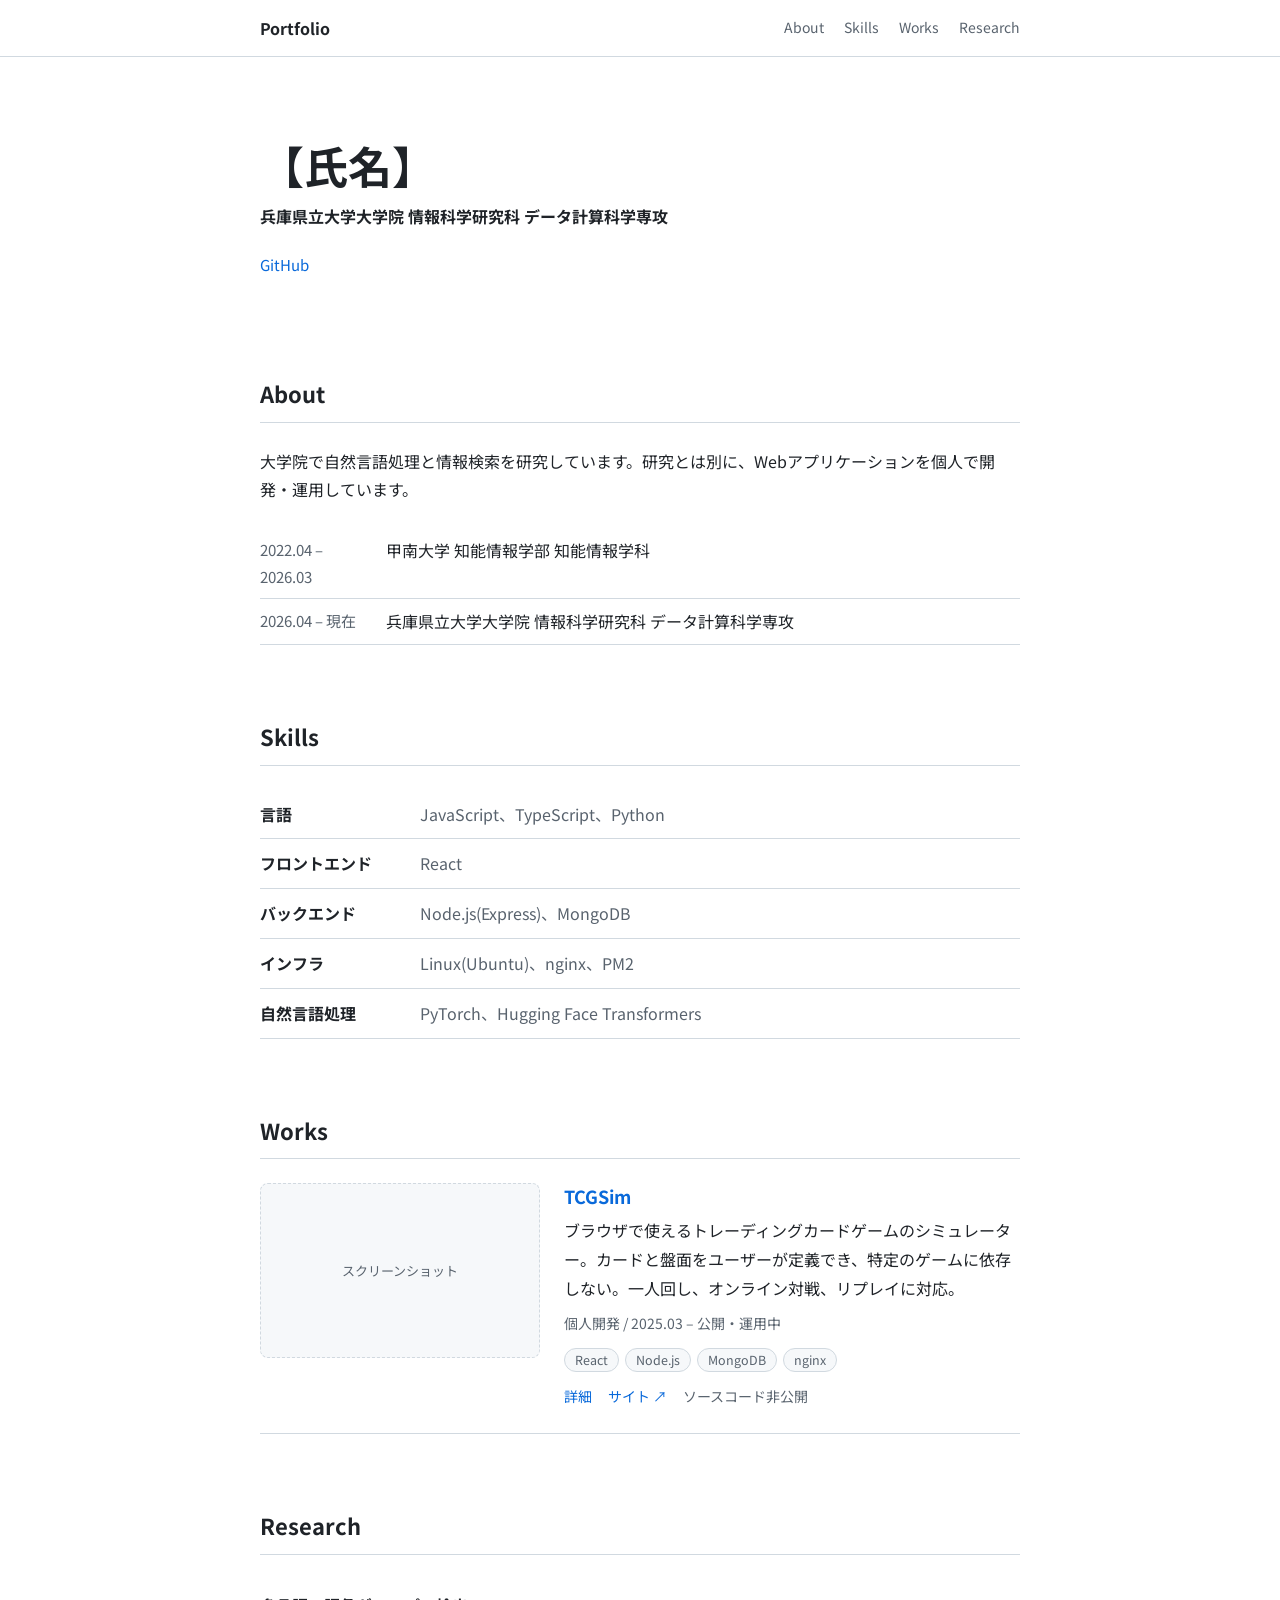
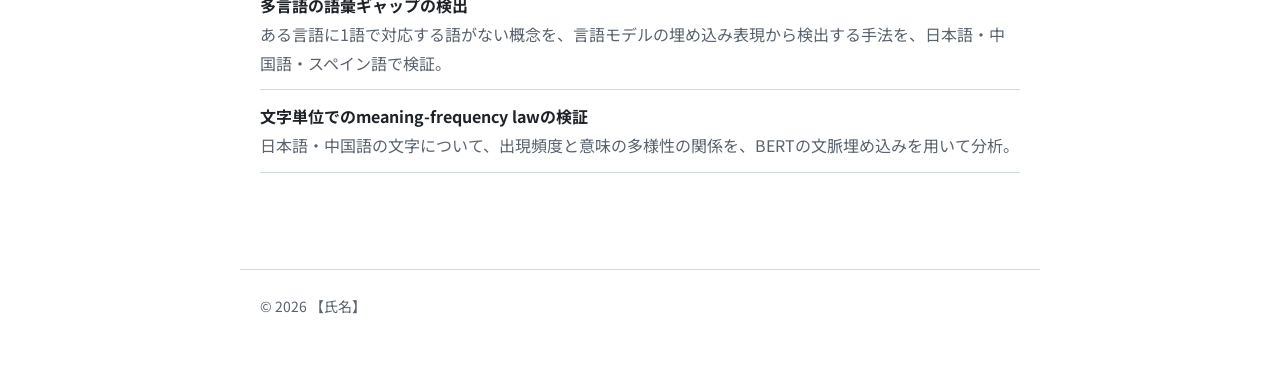
==== index.html @ 8993de68 "Add portfolio site Co-Authored-By: Claude Opus 5.5 <noreply@anthropic.com>" ====
<!doctype html>
<html lang="ja">
<head>
<meta charset="utf-8">
<meta name="viewport" content="width=device-width, initial-scale=1">
<title>【氏名】 | Portfolio</title>
<link rel="preconnect" href="https://fonts.googleapis.com">
<link rel="preconnect" href="https://fonts.gstatic.com" crossorigin>
<link href="https://fonts.googleapis.com/css2?family=Noto+Sans+JP:wght@400;700&display=swap" rel="stylesheet">
<link rel="stylesheet" href="style.css">
</head>
<body>

<nav>
  <div class="inner">
    <a href="./">Portfolio</a>
    <ul>
      <li><a href="#about">About</a></li>
      <li><a href="#skills">Skills</a></li>
      <li><a href="#works">Works</a></li>
      <li><a href="#research">Research</a></li>
    </ul>
  </div>
</nav>

<main>

  <header class="hero">
    <h1 class="role">【氏名】</h1>
    <p class="affiliation">兵庫県立大学大学院 情報科学研究科 データ計算科学専攻</p>
    <div class="links">
      <a href="https://github.com/konishif02-netizen" target="_blank" rel="noopener">GitHub</a>
    </div>
  </header>

  <section id="about">
    <h2>About</h2>
    <p>大学院で自然言語処理と情報検索を研究しています。研究とは別に、Webアプリケーションを個人で開発・運用しています。</p>
    <ul class="timeline">
      <li><time>2022.04 – 2026.03</time><span>甲南大学 知能情報学部 知能情報学科</span></li>
      <li><time>2026.04 – 現在</time><span>兵庫県立大学大学院 情報科学研究科 データ計算科学専攻</span></li>
    </ul>
  </section>

  <section id="skills">
    <h2>Skills</h2>
    <table class="skills">
      <tr><th>言語</th><td>JavaScript、TypeScript、Python</td></tr>
      <tr><th>フロントエンド</th><td>React</td></tr>
      <tr><th>バックエンド</th><td>Node.js(Express)、MongoDB</td></tr>
      <tr><th>インフラ</th><td>Linux(Ubuntu)、nginx、PM2</td></tr>
      <tr><th>自然言語処理</th><td>PyTorch、Hugging Face Transformers</td></tr>
    </table>
  </section>

  <section id="works">
    <h2>Works</h2>
    <article class="card">
      <div class="thumb">スクリーンショット</div>
      <div>
        <h3><a href="https://tcgsim.net/" target="_blank" rel="noopener">TCGSim</a></h3>
        <p class="desc">ブラウザで使えるトレーディングカードゲームのシミュレーター。カードと盤面をユーザーが定義でき、特定のゲームに依存しない。一人回し、オンライン対戦、リプレイに対応。</p>
        <p class="meta">個人開発 / 2025.03 – 公開・運用中</p>
        <ul class="tags">
          <li>React</li><li>Node.js</li><li>MongoDB</li><li>nginx</li>
        </ul>
        <div class="actions">
          <a href="tcgsim.html">詳細</a>
          <a href="https://tcgsim.net/" target="_blank" rel="noopener">サイト ↗</a>
          <span>ソースコード非公開</span>
        </div>
      </div>
    </article>
  </section>

  <section id="research">
    <h2>Research</h2>
    <ul class="research">
      <li>
        <span><b>多言語の語彙ギャップの検出</b><br>ある言語に1語で対応する語がない概念を、言語モデルの埋め込み表現から検出する手法を、日本語・中国語・スペイン語で検証。</span>
      </li>
      <li>
        <span><b>文字単位でのmeaning-frequency lawの検証</b><br>日本語・中国語の文字について、出現頻度と意味の多様性の関係を、BERTの文脈埋め込みを用いて分析。</span>
      </li>
    </ul>
  </section>

</main>

<footer>© 2026 【氏名】</footer>

</body>
</html>
---- style.css ----
:root {
  --bg: #ffffff;
  --text: #1f2328;
  --muted: #59636e;
  --border: #d1d9e0;
  --accent: #0969da;
  --soft: #f6f8fa;
}
@media (prefers-color-scheme: dark) {
  :root {
    --bg: #0d1117;
    --text: #e6edf3;
    --muted: #9198a1;
    --border: #30363d;
    --accent: #4493f8;
    --soft: #161b22;
  }
}
* { box-sizing: border-box; margin: 0; padding: 0; }
body {
  font-family: "Noto Sans JP", system-ui, sans-serif;
  background: var(--bg);
  color: var(--text);
  line-height: 1.8;
  font-size: 16px;
}
a { color: var(--accent); text-decoration: none; }
a:hover { text-decoration: underline; }
main { max-width: 800px; margin: 0 auto; padding: 0 20px 96px; }

/* nav */
nav { border-bottom: 1px solid var(--border); }
nav .inner { max-width: 800px; margin: 0 auto; padding: 0 20px; height: 56px; display: flex; align-items: center; justify-content: space-between; }
nav .inner > a { color: var(--text); font-weight: 700; }
nav ul { display: flex; gap: 20px; list-style: none; font-size: 14px; }
nav ul a { color: var(--muted); }

/* hero */
.hero { padding: 80px 0 24px; }
.hero .role { font-size: clamp(30px, 6vw, 44px); font-weight: 700; line-height: 1.3; }
.hero .affiliation { font-weight: 700; margin-top: 8px; }
.hero .tagline { color: var(--muted); margin-top: 12px; max-width: 600px; }
.hero .links { margin-top: 20px; display: flex; gap: 16px; font-size: 15px; }

/* sections */
section { margin-top: 72px; scroll-margin-top: 24px; }
h2 { font-size: 22px; padding-bottom: 8px; border-bottom: 1px solid var(--border); margin-bottom: 24px; }
p + p { margin-top: 10px; }

/* about timeline */
.timeline { list-style: none; margin-top: 24px; }
.timeline li { display: grid; grid-template-columns: 110px 1fr; gap: 16px; padding: 8px 0; border-bottom: 1px solid var(--border); }
.timeline time { color: var(--muted); font-size: 15px; }

/* skills */
.skills { width: 100%; border-collapse: collapse; }
.skills th, .skills td { text-align: left; vertical-align: top; padding: 10px 0; border-bottom: 1px solid var(--border); }
.skills th { width: 160px; font-weight: 700; padding-right: 16px; }
.skills td { color: var(--muted); }

/* work cards */
.card { display: grid; grid-template-columns: 280px 1fr; gap: 24px; padding: 24px 0; border-bottom: 1px solid var(--border); }
.card:first-of-type { padding-top: 0; }
.thumb {
  aspect-ratio: 16 / 10; border: 1px dashed var(--border); border-radius: 8px; background: var(--soft);
  color: var(--muted); font-size: 13px; display: flex; align-items: center; justify-content: center; overflow: hidden;
}
.thumb img { width: 100%; height: 100%; object-fit: cover; }
.card h3 { font-size: 18px; line-height: 1.5; }
.card .desc { margin-top: 6px; }
.card .meta { margin-top: 8px; font-size: 14px; color: var(--muted); }
.tags { display: flex; flex-wrap: wrap; gap: 6px; margin-top: 12px; list-style: none; }
.tags li { font-size: 12.5px; background: var(--soft); border: 1px solid var(--border); color: var(--muted); padding: 0 10px; border-radius: 999px; }
.card .actions { margin-top: 12px; display: flex; gap: 16px; font-size: 14px; flex-wrap: wrap; }
.card .actions span { color: var(--muted); }

/* detail page */
.back { display: inline-block; margin-top: 32px; font-size: 14px; }
.detail h1 { font-size: 32px; margin-top: 24px; }
.detail .lead { color: var(--muted); margin-top: 8px; }
.detail h3 { font-size: 17px; margin: 28px 0 8px; }
.detail ul { padding-left: 1.3em; }
.detail li { margin: 6px 0; }
.detail li b { display: block; }
.detail li span { color: var(--muted); font-size: 15px; }
.facts { width: 100%; border-collapse: collapse; margin-top: 24px; }
.facts th, .facts td { text-align: left; vertical-align: top; padding: 8px 0; border-bottom: 1px solid var(--border); }
.facts th { width: 140px; padding-right: 16px; }
.facts td { color: var(--muted); }
.shot { margin-top: 24px; aspect-ratio: 16 / 9; }

footer { max-width: 800px; margin: 0 auto; padding: 24px 20px 48px; border-top: 1px solid var(--border); color: var(--muted); font-size: 14px; }

@media (max-width: 640px) {
  .card { grid-template-columns: 1fr; gap: 14px; }
  .timeline li { grid-template-columns: 1fr; gap: 0; }
  .skills th, .facts th { width: auto; }
  nav ul { gap: 14px; }
}

.research { list-style: none; }
.research li { padding: 12px 0; border-bottom: 1px solid var(--border); }
.research span { color: var(--muted); }
.research b { color: var(--text); }
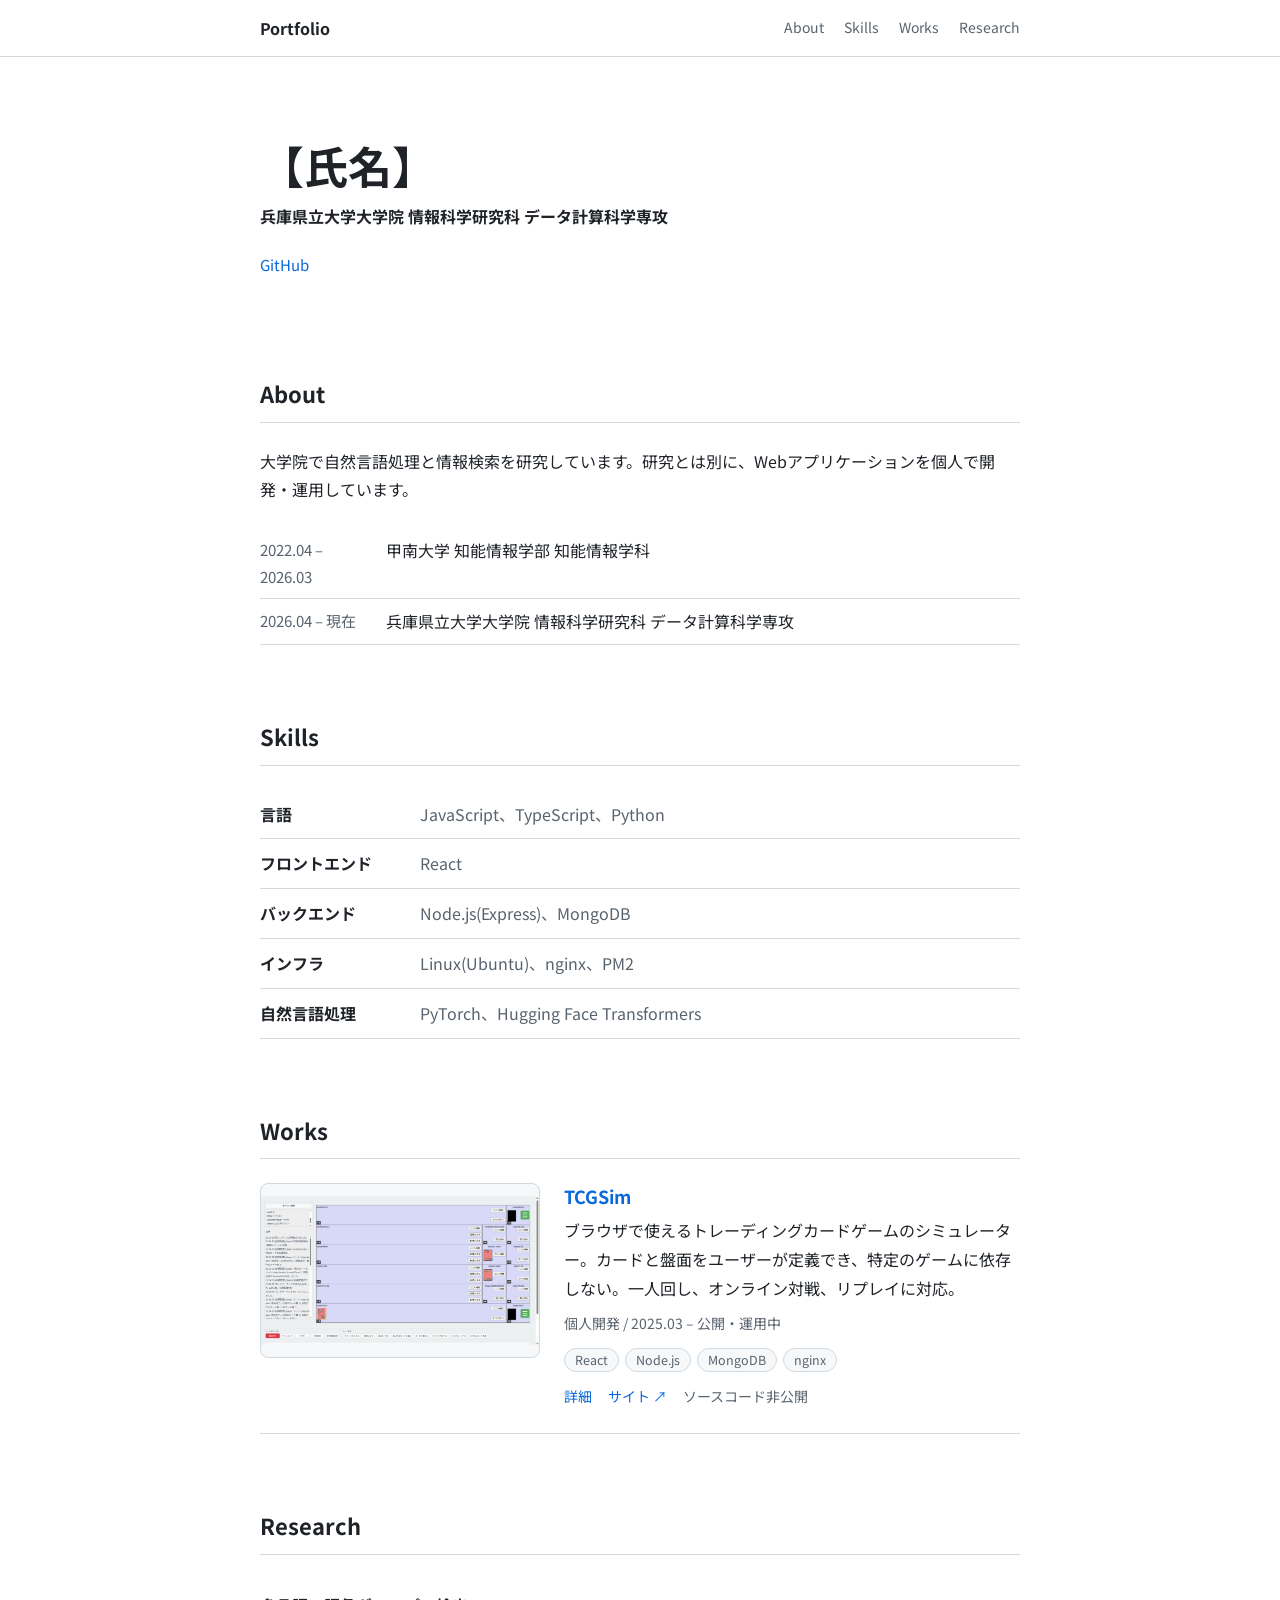
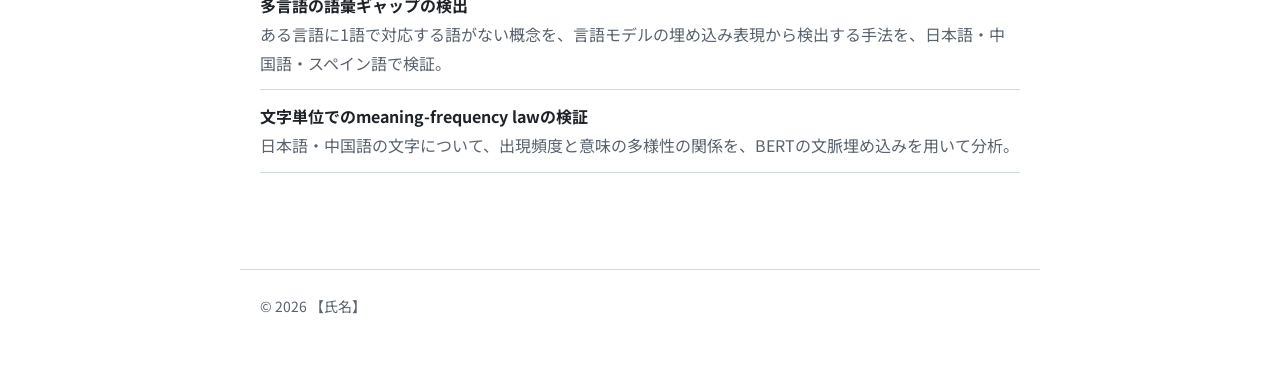
==== commit b7ff055f: "Add TCGSim screenshots Co-Authored-By: Claude Opus 5.5 <noreply@anthropic.com>" ====
--- a/index.html
+++ b/index.html
@@ -56,7 +56,7 @@
   <section id="works">
     <h2>Works</h2>
     <article class="card">
-      <div class="thumb">スクリーンショット</div>
+      <div class="thumb"><img src="GamePage.png" alt="TCGSimの対戦画面"></div>
       <div>
         <h3><a href="https://tcgsim.net/" target="_blank" rel="noopener">TCGSim</a></h3>
         <p class="desc">ブラウザで使えるトレーディングカードゲームのシミュレーター。カードと盤面をユーザーが定義でき、特定のゲームに依存しない。一人回し、オンライン対戦、リプレイに対応。</p>
--- a/style.css
+++ b/style.css
@@ -65,7 +65,11 @@
   aspect-ratio: 16 / 10; border: 1px dashed var(--border); border-radius: 8px; background: var(--soft);
   color: var(--muted); font-size: 13px; display: flex; align-items: center; justify-content: center; overflow: hidden;
 }
-.thumb img { width: 100%; height: 100%; object-fit: cover; }
+.thumb img { width: 100%; height: 100%; object-fit: contain; }
+.thumb:has(img) { border-style: solid; }
+figure { margin-top: 20px; }
+figure img { width: 100%; border: 1px solid var(--border); border-radius: 8px; display: block; }
+figcaption { font-size: 14px; color: var(--muted); margin-top: 6px; }
 .card h3 { font-size: 18px; line-height: 1.5; }
 .card .desc { margin-top: 6px; }
 .card .meta { margin-top: 8px; font-size: 14px; color: var(--muted); }
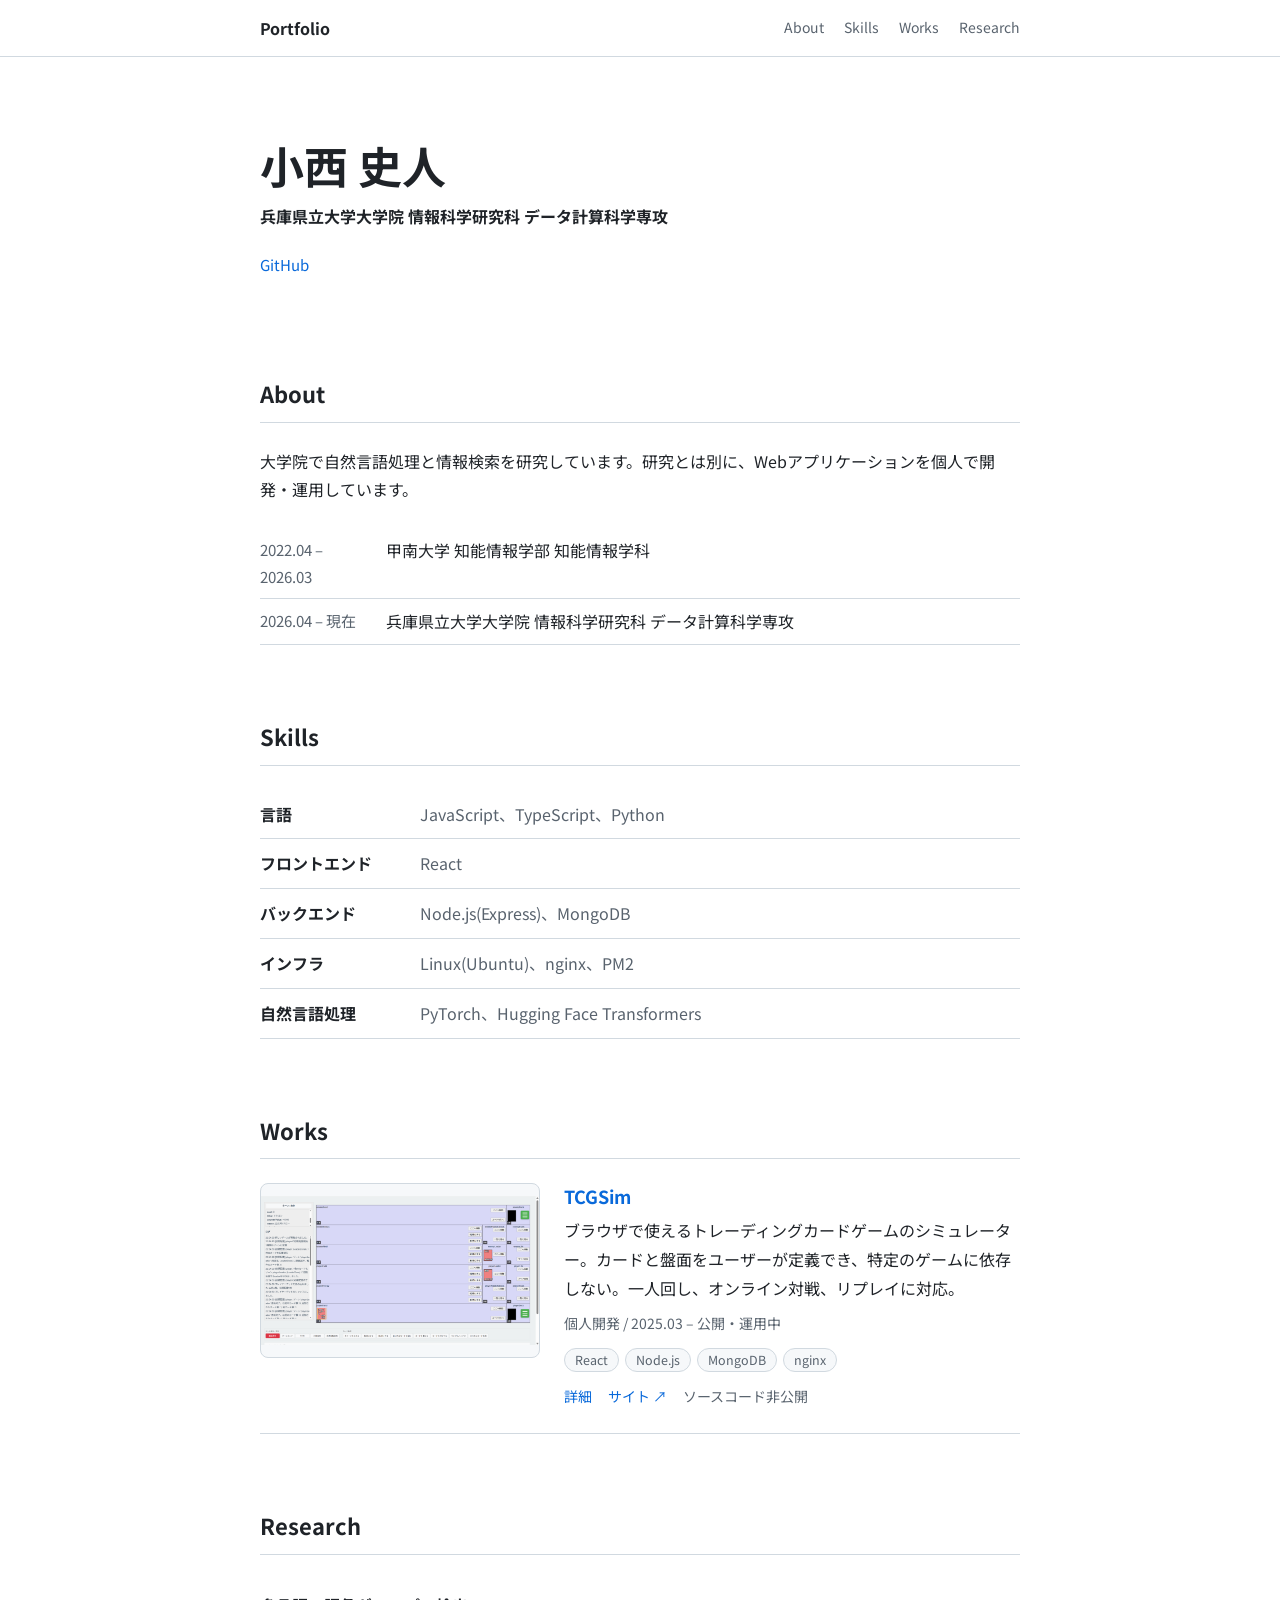
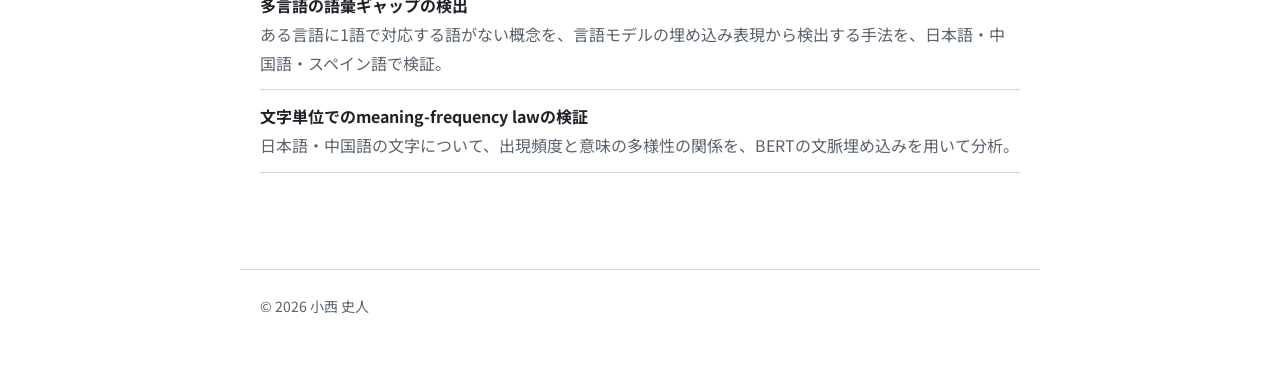
==== commit 5413e22c: "Add name Co-Authored-By: Claude Opus 5.5 <noreply@anthropic.com>" ====
--- a/index.html
+++ b/index.html
@@ -3,7 +3,7 @@
 <head>
 <meta charset="utf-8">
 <meta name="viewport" content="width=device-width, initial-scale=1">
-<title>【氏名】 | Portfolio</title>
+<title>小西 史人 | Portfolio</title>
 <link rel="preconnect" href="https://fonts.googleapis.com">
 <link rel="preconnect" href="https://fonts.gstatic.com" crossorigin>
 <link href="https://fonts.googleapis.com/css2?family=Noto+Sans+JP:wght@400;700&display=swap" rel="stylesheet">
@@ -26,7 +26,7 @@
 <main>
 
   <header class="hero">
-    <h1 class="role">【氏名】</h1>
+    <h1 class="role">小西 史人</h1>
     <p class="affiliation">兵庫県立大学大学院 情報科学研究科 データ計算科学専攻</p>
     <div class="links">
       <a href="https://github.com/konishif02-netizen" target="_blank" rel="noopener">GitHub</a>
@@ -87,7 +87,7 @@
 
 </main>
 
-<footer>© 2026 【氏名】</footer>
+<footer>© 2026 小西 史人</footer>
 
 </body>
 </html>
